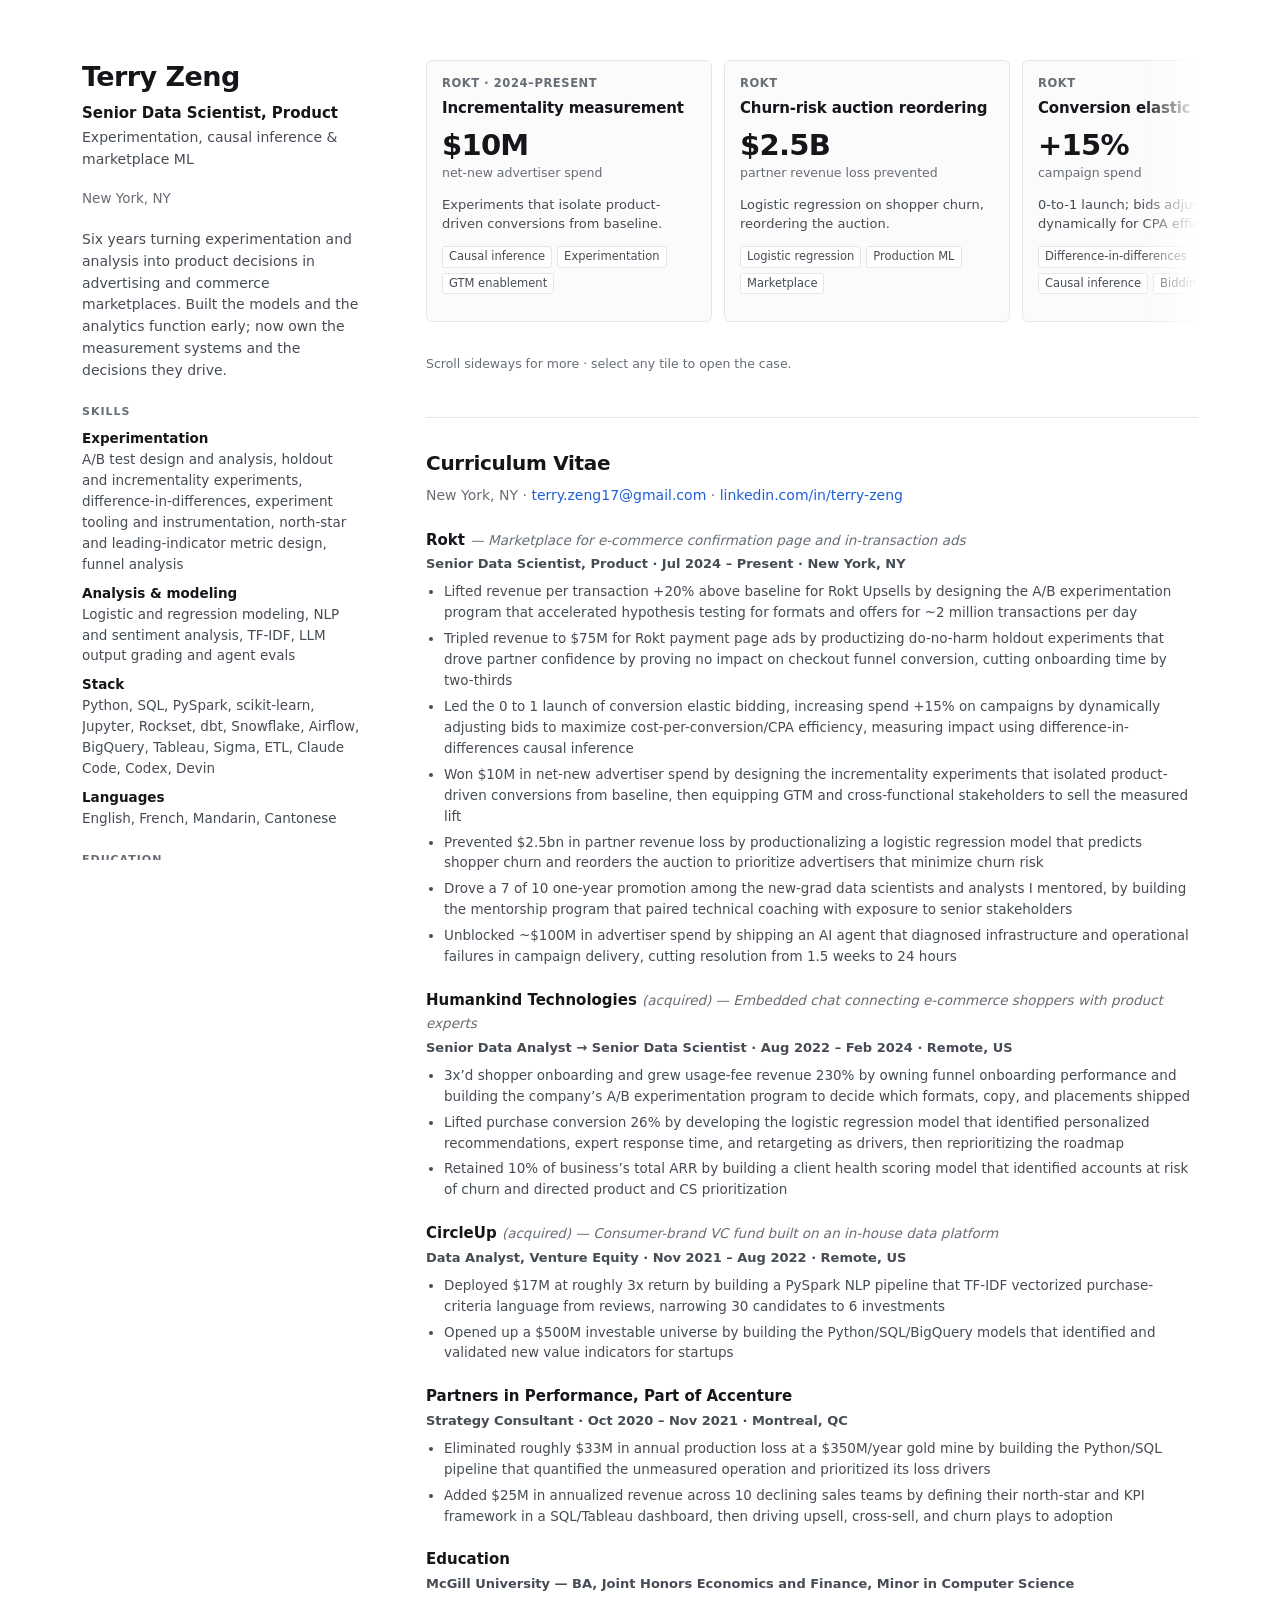
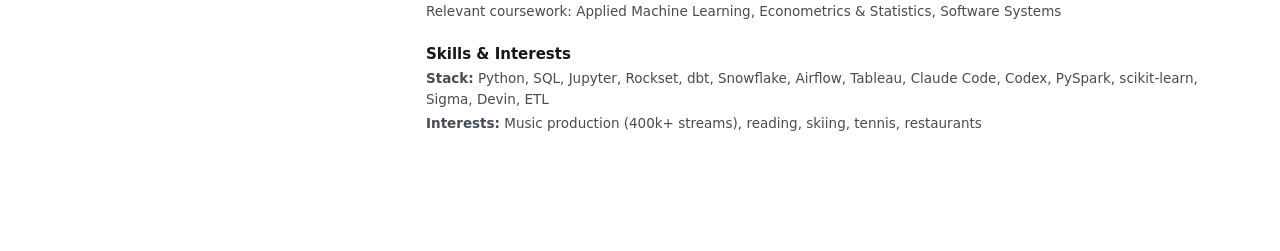
==== index.html @ 496cf4e5 "CircleUp title is Data Analyst, Venture Equity Co-Authored-By: Claude Opus 5 <noreply@anthropic.com>" ====
<!doctype html>
<html lang="en">
<head>
<meta charset="utf-8">
<meta name="viewport" content="width=device-width, initial-scale=1">
<title>Terry Zeng — Senior Data Scientist, Product</title>
<meta name="description" content="Terry Zeng — Senior Data Scientist, Product. Experimentation, causal inference and marketplace ML. Selected work from Rokt, Humankind, CircleUp and Partners in Performance.">
<meta property="og:title" content="Terry Zeng — Senior Data Scientist, Product">
<meta property="og:description" content="Experimentation, causal inference and marketplace ML. Selected work.">
<meta property="og:type" content="profile">
<link rel="stylesheet" href="style.css">
</head>
<body>
<div class="wrap">

<header class="rail">
  <h1 class="name">Terry Zeng</h1>
  <p class="role">Senior Data Scientist, Product</p>
  <p class="discipline">Experimentation, causal inference &amp; marketplace ML</p>
  <p class="where">New York, NY</p>

  <p class="bio">Six years turning experimentation and analysis into product decisions in advertising and commerce marketplaces. Built the models and the analytics function early; now own the measurement systems and the decisions they drive.</p>

  <h2>Skills</h2>
  <dl>
    <dt>Experimentation</dt>
    <dd>A/B test design and analysis, holdout and incrementality experiments, difference-in-differences, experiment tooling and instrumentation, north-star and leading-indicator metric design, funnel analysis</dd>
    <dt>Analysis &amp; modeling</dt>
    <dd>Logistic and regression modeling, NLP and sentiment analysis, TF-IDF, LLM output grading and agent evals</dd>
    <dt>Stack</dt>
    <dd>Python, SQL, PySpark, scikit-learn, Jupyter, Rockset, dbt, Snowflake, Airflow, BigQuery, Tableau, Sigma, ETL, Claude Code, Codex, Devin</dd>
    <dt>Languages</dt>
    <dd>English, French, Mandarin, Cantonese</dd>
  </dl>

  <h2>Education</h2>
  <dl>
    <dd><strong>McGill University</strong> — BA, Joint Honors Economics and Finance, Minor in Computer Science</dd>
    <dd style="margin-top:4px;color:var(--muted);font-size:13px;">Applied Machine Learning · Econometrics &amp; Statistics · Software Systems</dd>
  </dl>

  <h2>Elsewhere</h2>
  <ul class="links">
    <li><a href="mailto:terry.zeng17@gmail.com">terry.zeng17@gmail.com</a></li>
    <li><a href="https://www.linkedin.com/in/terry-zeng">LinkedIn</a></li>
    <li><a href="https://github.com/terry-zeng1134">GitHub</a></li>
    <li><a href="#cv">Curriculum Vitae</a></li>
  </ul>

  <p class="interests">Music production (400k+ streams) · skiing · tennis</p>
</header>

<main>
  <div class="stripwrap">
  <div class="grid" id="grid" role="region" aria-label="Selected work, horizontally scrollable" tabindex="0">

    <a class="tile" href="work/incrementality/">
      <span class="kicker">Rokt · 2024–present</span>
      <span class="t-title">Incrementality measurement</span>
      <span class="metric"><b>$10M</b><span>net-new advertiser spend</span></span>
      <span class="method">Experiments that isolate product-driven conversions from baseline.</span>
      <ul class="tags"><li>Causal inference</li><li>Experimentation</li><li>GTM enablement</li></ul>
    </a>

    <a class="tile" href="work/churn-auction-reordering/">
      <span class="kicker">Rokt</span>
      <span class="t-title">Churn-risk auction reordering</span>
      <span class="metric"><b>$2.5B</b><span>partner revenue loss prevented</span></span>
      <span class="method">Logistic regression on shopper churn, reordering the auction.</span>
      <ul class="tags"><li>Logistic regression</li><li>Production ML</li><li>Marketplace</li></ul>
    </a>

    <a class="tile" href="work/elastic-bidding/">
      <span class="kicker">Rokt</span>
      <span class="t-title">Conversion elastic bidding</span>
      <span class="metric"><b>+15%</b><span>campaign spend</span></span>
      <span class="method">0-to-1 launch; bids adjusted dynamically for CPA efficiency.</span>
      <ul class="tags"><li>Difference-in-differences</li><li>Causal inference</li><li>Bidding</li></ul>
    </a>

    <a class="tile" href="work/campaign-agent/">
      <span class="kicker">Rokt</span>
      <span class="t-title">Campaign-diagnosis AI agent</span>
      <span class="metric"><b>~$100M</b><span>advertiser spend unblocked</span></span>
      <span class="method">Agent diagnosing infrastructure and delivery failures; 1.5 weeks to 24 hours.</span>
      <ul class="tags"><li>AI agents</li><li>LLM evals</li><li>Diagnostics</li></ul>
    </a>

    <a class="tile" href="work/experimentation-program/">
      <span class="kicker">Humankind · 2022–2024</span>
      <span class="t-title">The company’s first experimentation program</span>
      <span class="metric"><b>+230%</b><span>usage-fee revenue</span></span>
      <span class="method">Owned funnel onboarding performance; built the A/B program that decided what shipped.</span>
      <ul class="tags"><li>Experimentation</li><li>Funnel analysis</li></ul>
    </a>

    <a class="tile" href="work/nlp-diligence/">
      <span class="kicker">CircleUp · 2021–2022</span>
      <span class="t-title">NLP diligence pipeline</span>
      <span class="metric"><b>$17M</b><span>deployed at ~3x return</span></span>
      <span class="method">PySpark pipeline, TF-IDF over purchase-criteria language in reviews.</span>
      <ul class="tags"><li>NLP</li><li>PySpark</li><li>TF-IDF</li></ul>
    </a>

  </div>
  </div>
  <p class="hint">Scroll sideways for more · select any tile to open the case.</p>

  <section class="resume" id="cv">
    <h2 class="work-head">Curriculum Vitae</h2>
    <p class="work-sub">New York, NY · <a href="mailto:terry.zeng17@gmail.com">terry.zeng17@gmail.com</a> · <a href="https://www.linkedin.com/in/terry-zeng">linkedin.com/in/terry-zeng</a></p>

    <div class="cv">
      <div class="cv-role">
        <h3>Rokt <span>— Marketplace for e-commerce confirmation page and in-transaction ads</span></h3>
        <p class="cv-meta">Senior Data Scientist, Product · Jul 2024 – Present · New York, NY</p>
        <ul>
          <li>Lifted revenue per transaction +20% above baseline for Rokt Upsells by designing the A/B experimentation program that accelerated hypothesis testing for formats and offers for ~2 million transactions per day</li>
          <li>Tripled revenue to $75M for Rokt payment page ads by productizing do-no-harm holdout experiments that drove partner confidence by proving no impact on checkout funnel conversion, cutting onboarding time by two-thirds</li>
          <li>Led the 0 to 1 launch of conversion elastic bidding, increasing spend +15% on campaigns by dynamically adjusting bids to maximize cost-per-conversion/CPA efficiency, measuring impact using difference-in-differences causal inference</li>
          <li>Won $10M in net-new advertiser spend by designing the incrementality experiments that isolated product-driven conversions from baseline, then equipping GTM and cross-functional stakeholders to sell the measured lift</li>
          <li>Prevented $2.5bn in partner revenue loss by productionalizing a logistic regression model that predicts shopper churn and reorders the auction to prioritize advertisers that minimize churn risk</li>
          <li>Drove a 7 of 10 one-year promotion among the new-grad data scientists and analysts I mentored, by building the mentorship program that paired technical coaching with exposure to senior stakeholders</li>
          <li>Unblocked ~$100M in advertiser spend by shipping an AI agent that diagnosed infrastructure and operational failures in campaign delivery, cutting resolution from 1.5 weeks to 24 hours</li>
        </ul>
      </div>

      <div class="cv-role">
        <h3>Humankind Technologies <span>(acquired) — Embedded chat connecting e-commerce shoppers with product experts</span></h3>
        <p class="cv-meta">Senior Data Analyst → Senior Data Scientist · Aug 2022 – Feb 2024 · Remote, US</p>
        <ul>
          <li>3x&#8217;d shopper onboarding and grew usage-fee revenue 230% by owning funnel onboarding performance and building the company&#8217;s A/B experimentation program to decide which formats, copy, and placements shipped</li>
          <li>Lifted purchase conversion 26% by developing the logistic regression model that identified personalized recommendations, expert response time, and retargeting as drivers, then reprioritizing the roadmap</li>
          <li>Retained 10% of business&#8217;s total ARR by building a client health scoring model that identified accounts at risk of churn and directed product and CS prioritization</li>
        </ul>
      </div>

      <div class="cv-role">
        <h3>CircleUp <span>(acquired) — Consumer-brand VC fund built on an in-house data platform</span></h3>
        <p class="cv-meta">Data Analyst, Venture Equity · Nov 2021 – Aug 2022 · Remote, US</p>
        <ul>
          <li>Deployed $17M at roughly 3x return by building a PySpark NLP pipeline that TF-IDF vectorized purchase-criteria language from reviews, narrowing 30 candidates to 6 investments</li>
          <li>Opened up a $500M investable universe by building the Python/SQL/BigQuery models that identified and validated new value indicators for startups</li>
        </ul>
      </div>

      <div class="cv-role">
        <h3>Partners in Performance, Part of Accenture</h3>
        <p class="cv-meta">Strategy Consultant · Oct 2020 – Nov 2021 · Montreal, QC</p>
        <ul>
          <li>Eliminated roughly $33M in annual production loss at a $350M/year gold mine by building the Python/SQL pipeline that quantified the unmeasured operation and prioritized its loss drivers</li>
          <li>Added $25M in annualized revenue across 10 declining sales teams by defining their north-star and KPI framework in a SQL/Tableau dashboard, then driving upsell, cross-sell, and churn plays to adoption</li>
        </ul>
      </div>

      <div class="cv-role">
        <h3>Education</h3>
        <p class="cv-meta">McGill University — BA, Joint Honors Economics and Finance, Minor in Computer Science</p>
        <p class="cv-plain">Relevant coursework: Applied Machine Learning, Econometrics &amp; Statistics, Software Systems</p>
      </div>

      <div class="cv-role">
        <h3>Skills &amp; Interests</h3>
        <p class="cv-plain"><strong>Stack:</strong> Python, SQL, Jupyter, Rockset, dbt, Snowflake, Airflow, Tableau, Claude Code, Codex, PySpark, scikit-learn, Sigma, Devin, ETL</p>
        <p class="cv-plain"><strong>Interests:</strong> Music production (400k+ streams), reading, skiing, tennis, restaurants</p>
      </div>
    </div>
  </section>
</main>

</div>
</body>
</html>
---- style.css ----
:root{
  --bg:#ffffff; --surface:#fbfbfc; --surface-hover:#f4f5f7;
  --ink:#14161a; --ink-2:#464c54; --muted:#676d75;
  --line:#e4e6ea; --line-strong:#cdd1d7;
  --accent:#1f5fd6;
  --radius:6px;
  --sans:system-ui,-apple-system,"Segoe UI",Roboto,Helvetica,Arial,sans-serif;
}
@media (prefers-color-scheme: dark){
  :root{
    --bg:#0f1113; --surface:#16191c; --surface-hover:#1d2125;
    --ink:#eceef1; --ink-2:#b3bac1; --muted:#8b939b;
    --line:#262b30; --line-strong:#394046;
    --accent:#7aa7f5;
  }
}
*{box-sizing:border-box;}
html{-webkit-text-size-adjust:100%;}
body{
  margin:0; background:var(--bg); color:var(--ink);
  font-family:var(--sans); font-size:15px; line-height:1.55;
  -webkit-font-smoothing:antialiased;
}
a{color:var(--accent); text-decoration:none;}
a:hover{text-decoration:underline;}

.wrap{
  max-width:1180px; margin:0 auto; padding:56px 32px 96px;
  display:grid; grid-template-columns:280px minmax(0,1fr); gap:64px; align-items:start;
}

/* ---------- left rail ---------- */
.rail{
  position:sticky; top:56px;
  max-height:calc(100vh - 96px); overflow-y:auto;
  scrollbar-width:thin; overscroll-behavior:contain;
}
.rail::-webkit-scrollbar{width:6px;}
.rail::-webkit-scrollbar-thumb{background:var(--line-strong); border-radius:3px;}
.name{
  font-size:27px; font-weight:700; letter-spacing:-.02em; margin:0 0 4px;
}
.role{font-size:15px; font-weight:600; color:var(--ink); margin:0 0 2px;}
.discipline{font-size:14px; color:var(--ink-2); margin:0 0 18px;}
.bio{font-size:14px; color:var(--ink-2); margin:0 0 18px;}
.rail h2{
  font-size:11px; font-weight:700; letter-spacing:.09em; text-transform:uppercase;
  color:var(--muted); margin:22px 0 8px;
}
.rail dl{margin:0; font-size:13.5px; color:var(--ink-2);}
.rail dt{font-weight:600; color:var(--ink); margin-top:8px;}
.rail dt:first-child{margin-top:0;}
.rail dd{margin:0 0 2px;}
.links{list-style:none; margin:0; padding:0; font-size:14px;}
.links li{margin-bottom:5px;}
.where{font-size:13.5px; color:var(--muted); margin:0 0 20px;}

/* ---------- work grid ---------- */
.work-head{margin:0 0 6px; font-size:20px; font-weight:700; letter-spacing:-.015em;}
.work-sub{margin:0 0 22px; font-size:14px; color:var(--muted);}
.orgkey{
  margin:0 0 22px; padding:14px 16px;
  border:1px solid var(--line); border-radius:var(--radius); background:var(--surface);
  display:grid; grid-template-columns:repeat(auto-fit,minmax(250px,1fr)); gap:9px 24px;
}
.orgkey dt{font-size:13px; font-weight:650; color:var(--ink);}
.orgkey dd{margin:0; font-size:12.5px; color:var(--muted); line-height:1.4;}
.orgkey dd span{opacity:.75; font-style:italic;}

.stripwrap{position:relative; margin-top:4px;}
.stripwrap::after{
  content:""; position:absolute; top:0; right:0; bottom:14px; width:56px;
  pointer-events:none; background:linear-gradient(to right, transparent, var(--bg));
}
.grid{
  display:flex; gap:12px; overflow-x:auto; padding-bottom:14px;
  scroll-snap-type:x proximity; overscroll-behavior-x:contain;
  scrollbar-width:thin; scrollbar-color:var(--line-strong) transparent;
}
.grid::-webkit-scrollbar{height:8px;}
.grid::-webkit-scrollbar-thumb{background:var(--line-strong); border-radius:4px;}
.grid::-webkit-scrollbar-track{background:transparent;}
.grid .tile{flex:0 0 286px; scroll-snap-align:start;}

.grid:focus-visible{outline:2px solid var(--accent); outline-offset:4px;}
.tile{
  border:1px solid var(--line); border-radius:var(--radius);
  background:var(--surface); overflow:hidden;
  transition:border-color .12s ease, background .12s ease;
  display:flex; flex-direction:column;
  padding:14px 15px 15px;
  text-decoration:none; color:inherit;
}
.tile:hover{border-color:var(--line-strong); background:var(--surface-hover); text-decoration:none;}
.tile:focus-visible{outline:2px solid var(--accent); outline-offset:2px;}
.tile:hover{border-color:var(--line-strong);}

.kicker{
  display:block; font-size:11.5px; font-weight:600; letter-spacing:.05em;
  text-transform:uppercase; color:var(--muted); margin-bottom:6px;
}
.t-title{
  display:block; font-size:15px; font-weight:650; line-height:1.3;
  letter-spacing:-.01em; margin-bottom:12px; color:var(--ink);
}
.metric{display:block; margin-bottom:14px; flex:0 0 auto;}
.metric b{
  display:block; font-size:29px; font-weight:600; letter-spacing:-.025em;
  line-height:1.05; color:var(--ink);
}
.metric span{display:block; font-size:12.5px; color:var(--muted); margin-top:2px;}
.method{
  display:block; font-size:13px; line-height:1.45; color:var(--ink-2);
  margin-bottom:12px; flex:0 0 auto;
}
.tags{list-style:none; margin-top:auto; display:flex; flex-wrap:wrap; gap:5px; margin:0; padding:0;}
.tags li{
  font-size:11.5px; color:var(--ink-2); border:1px solid var(--line);
  border-radius:3px; padding:1px 6px; background:var(--bg);
}

.hint{margin:18px 0 0; font-size:12.5px; color:var(--muted);}

.also{margin-top:52px; padding-top:30px; border-top:1px solid var(--line);}
.alsolist{margin:0; display:grid; grid-template-columns:repeat(auto-fit,minmax(330px,1fr)); gap:16px 32px;}
.alsolist dt{font-size:14px; font-weight:650; color:var(--ink); margin-bottom:3px;}
.alsolist dt span{font-weight:400; color:var(--muted); font-size:12.5px;}
.alsolist dd{margin:0; font-size:13.5px; color:var(--ink-2); line-height:1.5;}
.alsolist dd b{font-weight:650; color:var(--ink);}

.interests{
  margin:22px 0 0; padding-top:14px; border-top:1px solid var(--line);
  font-size:12.5px; color:var(--muted);
}

.resume{margin-top:44px; padding-top:30px; border-top:1px solid var(--line);}
.cv{margin-top:20px;}
.cv-role{margin-bottom:22px;}
.cv-role h3{margin:0 0 2px; font-size:15px; font-weight:650; color:var(--ink);}
.cv-role h3 span{font-weight:400; font-style:italic; color:var(--muted); font-size:13.5px;}
.cv-meta{margin:0 0 7px; font-size:13px; color:var(--ink-2); font-weight:550;}
.cv-plain{margin:0 0 4px; font-size:13.5px; color:var(--ink-2); line-height:1.5;}
.cv-role ul{margin:0; padding-left:18px;}
.cv-role li{margin-bottom:5px; font-size:13.5px; color:var(--ink-2); line-height:1.55;}

.writing{margin-top:52px; padding-top:30px; border-top:1px solid var(--line);}
.writing .empty{
  margin:0; padding:18px 16px; font-size:13.5px; color:var(--muted);
  border:1px dashed var(--line); border-radius:var(--radius); text-align:center;
}
.post{padding:14px 0; border-bottom:1px solid var(--line);}
.post h3{margin:0 0 4px; font-size:15px; font-weight:650;}
.post p{margin:0; font-size:14px; color:var(--ink-2);}

@media (max-width:860px){
  .wrap{grid-template-columns:1fr; gap:40px; padding:36px 22px 72px;}
  .rail{position:static; max-height:none; overflow:visible;}
  .grid .tile{flex-basis:250px;}

}
@media (max-width:520px){
  .grid .tile{flex-basis:80vw;}

}

@media print{
  .wrap{display:block; max-width:none; padding:0;}
  .rail, .stripwrap, .hint{display:none !important;}
  .resume{margin:0; padding:0; border-top:0;}
  .resume .work-head{font-size:20px;}
  body{font-size:11pt; color:#000; background:#fff;}
  a{color:#000; text-decoration:none;}
}

/* ---------- case pages ---------- */
.casewrap{max-width:760px; margin:0 auto; padding:44px 32px 90px;}
.backlink{
  display:inline-block; margin-bottom:26px; font-size:13.5px; color:var(--muted);
}
.backlink:hover{color:var(--accent);}
.casehead{border-bottom:1px solid var(--line); padding-bottom:22px; margin-bottom:26px;}
.case-kicker{
  display:block; font-size:11.5px; font-weight:600; letter-spacing:.06em;
  text-transform:uppercase; color:var(--muted); margin-bottom:8px;
}
h1.case-title{font-size:29px; font-weight:700; letter-spacing:-.02em; margin:0 0 16px; line-height:1.18;}
.case-metric b{
  display:block; font-size:40px; font-weight:600; letter-spacing:-.03em;
  line-height:1; color:var(--ink);
}
.case-metric span{display:block; font-size:13.5px; color:var(--muted); margin-top:5px;}
.casebody p{margin:0 0 15px; font-size:15.5px; line-height:1.62; color:var(--ink-2);}
.casebody p.ctx{color:var(--muted);}
.casebody .knew{
  margin-top:24px; padding-top:18px; border-top:1px solid var(--line); font-size:15px;
}
.casebody .knew strong{color:var(--ink); font-weight:650;}
.case-tags{
  list-style:none; display:flex; flex-wrap:wrap; gap:6px; margin:26px 0 0; padding:0;
}
.case-tags li{
  font-size:12px; color:var(--ink-2); border:1px solid var(--line);
  border-radius:3px; padding:2px 8px; background:var(--surface);
}
.casefoot{margin-top:40px; padding-top:22px; border-top:1px solid var(--line); font-size:13.5px;}
@media (max-width:600px){ .casewrap{padding:30px 20px 70px;} h1.case-title{font-size:24px;} .case-metric b{font-size:33px;} }
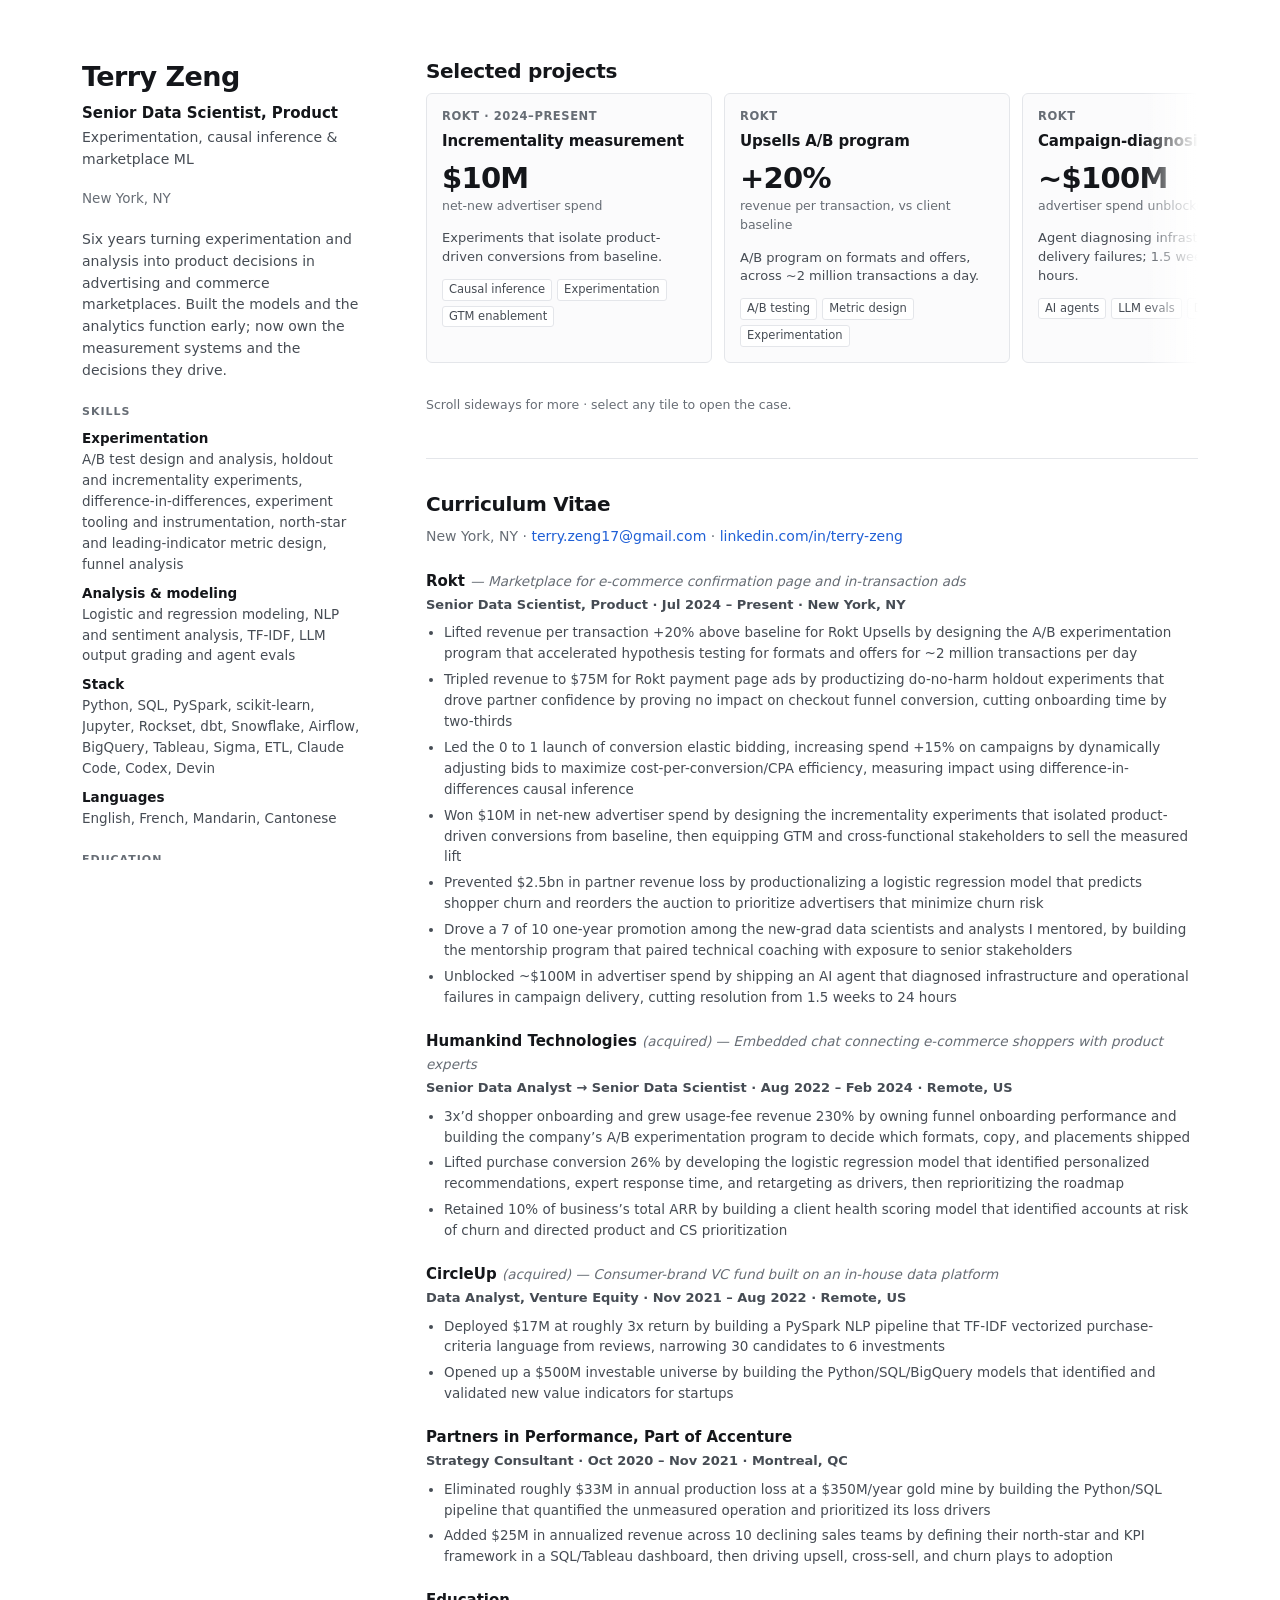
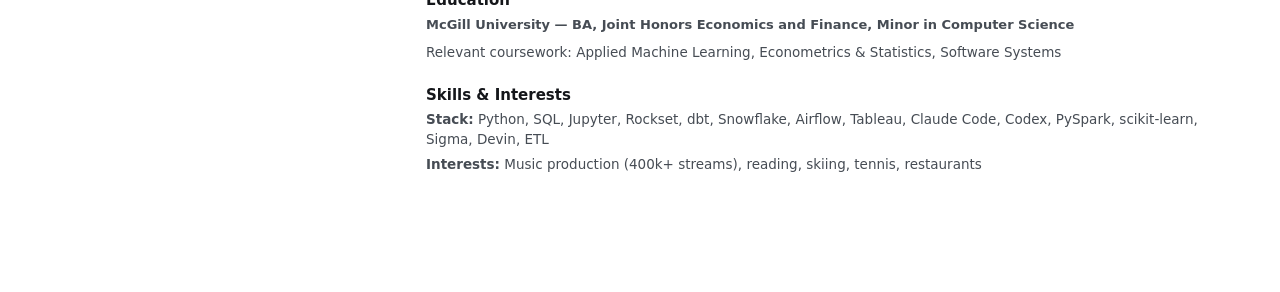
==== commit f3415789: "Eight cases; add Upsells A/B and payment-page ads; Selected projects heading Upsells A/B and payment" ====
--- a/index.html
+++ b/index.html
@@ -51,8 +51,10 @@
 </header>
 
 <main>
+  <h2 class="work-head">Selected projects</h2>
+
   <div class="stripwrap">
-  <div class="grid" id="grid" role="region" aria-label="Selected work, horizontally scrollable" tabindex="0">
+  <div class="grid" id="grid" role="region" aria-label="Selected projects, horizontally scrollable" tabindex="0">
 
     <a class="tile" href="work/incrementality/">
       <span class="kicker">Rokt · 2024–present</span>
@@ -60,6 +62,30 @@
       <span class="metric"><b>$10M</b><span>net-new advertiser spend</span></span>
       <span class="method">Experiments that isolate product-driven conversions from baseline.</span>
       <ul class="tags"><li>Causal inference</li><li>Experimentation</li><li>GTM enablement</li></ul>
+    </a>
+
+    <a class="tile" href="work/upsells-ab/">
+      <span class="kicker">Rokt</span>
+      <span class="t-title">Upsells A/B program</span>
+      <span class="metric"><b>+20%</b><span>revenue per transaction, vs client baseline</span></span>
+      <span class="method">A/B program on formats and offers, across ~2 million transactions a day.</span>
+      <ul class="tags"><li>A/B testing</li><li>Metric design</li><li>Experimentation</li></ul>
+    </a>
+
+    <a class="tile" href="work/campaign-agent/">
+      <span class="kicker">Rokt</span>
+      <span class="t-title">Campaign-diagnosis AI agent</span>
+      <span class="metric"><b>~$100M</b><span>advertiser spend unblocked</span></span>
+      <span class="method">Agent diagnosing infrastructure and delivery failures; 1.5 weeks to 24 hours.</span>
+      <ul class="tags"><li>AI agents</li><li>LLM evals</li><li>Diagnostics</li></ul>
+    </a>
+
+    <a class="tile" href="work/payment-page-ads/">
+      <span class="kicker">Rokt</span>
+      <span class="t-title">Payment-page ads</span>
+      <span class="metric"><b>$75M</b><span>revenue, tripled</span></span>
+      <span class="method">Do-no-harm holdouts proving no checkout-conversion impact; onboarding cut two-thirds.</span>
+      <ul class="tags"><li>Holdout experiments</li><li>Instrumentation</li><li>Partner trust</li></ul>
     </a>
 
     <a class="tile" href="work/churn-auction-reordering/">
@@ -76,14 +102,6 @@
       <span class="metric"><b>+15%</b><span>campaign spend</span></span>
       <span class="method">0-to-1 launch; bids adjusted dynamically for CPA efficiency.</span>
       <ul class="tags"><li>Difference-in-differences</li><li>Causal inference</li><li>Bidding</li></ul>
-    </a>
-
-    <a class="tile" href="work/campaign-agent/">
-      <span class="kicker">Rokt</span>
-      <span class="t-title">Campaign-diagnosis AI agent</span>
-      <span class="metric"><b>~$100M</b><span>advertiser spend unblocked</span></span>
-      <span class="method">Agent diagnosing infrastructure and delivery failures; 1.5 weeks to 24 hours.</span>
-      <ul class="tags"><li>AI agents</li><li>LLM evals</li><li>Diagnostics</li></ul>
     </a>
 
     <a class="tile" href="work/experimentation-program/">
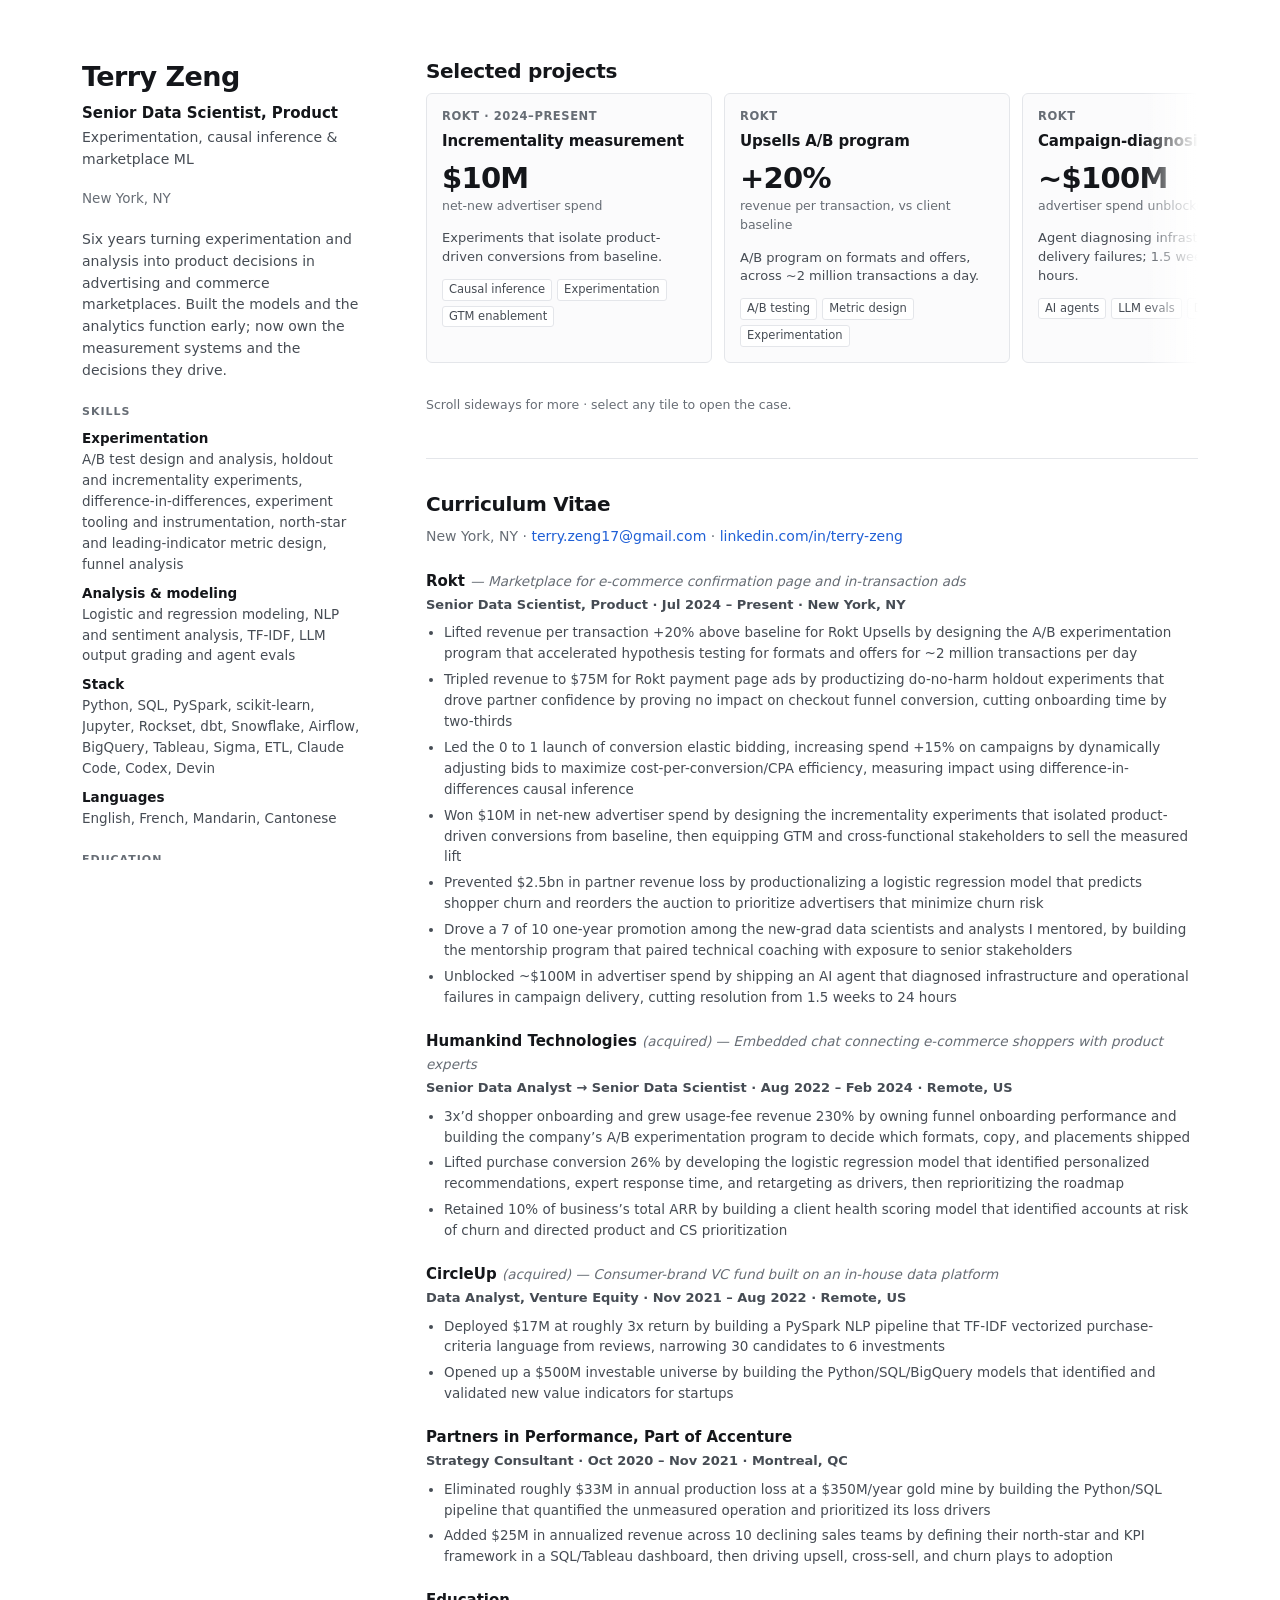
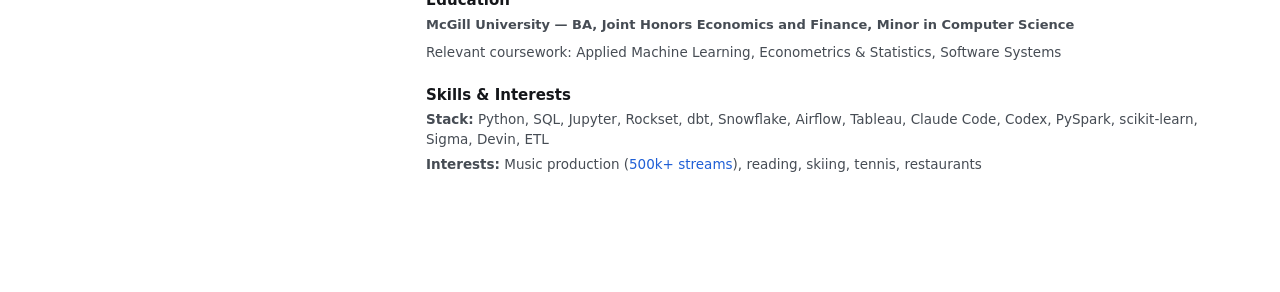
==== commit 0e22be0a: "Add SoundCloud and update stream count to 500k+ Co-Authored-By: Claude Opus 5 <noreply@anthropic.com" ====
--- a/index.html
+++ b/index.html
@@ -44,10 +44,11 @@
     <li><a href="mailto:terry.zeng17@gmail.com">terry.zeng17@gmail.com</a></li>
     <li><a href="https://www.linkedin.com/in/terry-zeng">LinkedIn</a></li>
     <li><a href="https://github.com/terry-zeng1134">GitHub</a></li>
+    <li><a href="https://soundcloud.com/koverii">SoundCloud</a></li>
     <li><a href="#cv">Curriculum Vitae</a></li>
   </ul>
 
-  <p class="interests">Music production (400k+ streams) · skiing · tennis</p>
+  <p class="interests">Music production (500k+ streams) · skiing · tennis</p>
 </header>
 
 <main>
@@ -180,7 +181,7 @@
       <div class="cv-role">
         <h3>Skills &amp; Interests</h3>
         <p class="cv-plain"><strong>Stack:</strong> Python, SQL, Jupyter, Rockset, dbt, Snowflake, Airflow, Tableau, Claude Code, Codex, PySpark, scikit-learn, Sigma, Devin, ETL</p>
-        <p class="cv-plain"><strong>Interests:</strong> Music production (400k+ streams), reading, skiing, tennis, restaurants</p>
+        <p class="cv-plain"><strong>Interests:</strong> Music production (<a href="https://soundcloud.com/koverii">500k+ streams</a>), reading, skiing, tennis, restaurants</p>
       </div>
     </div>
   </section>
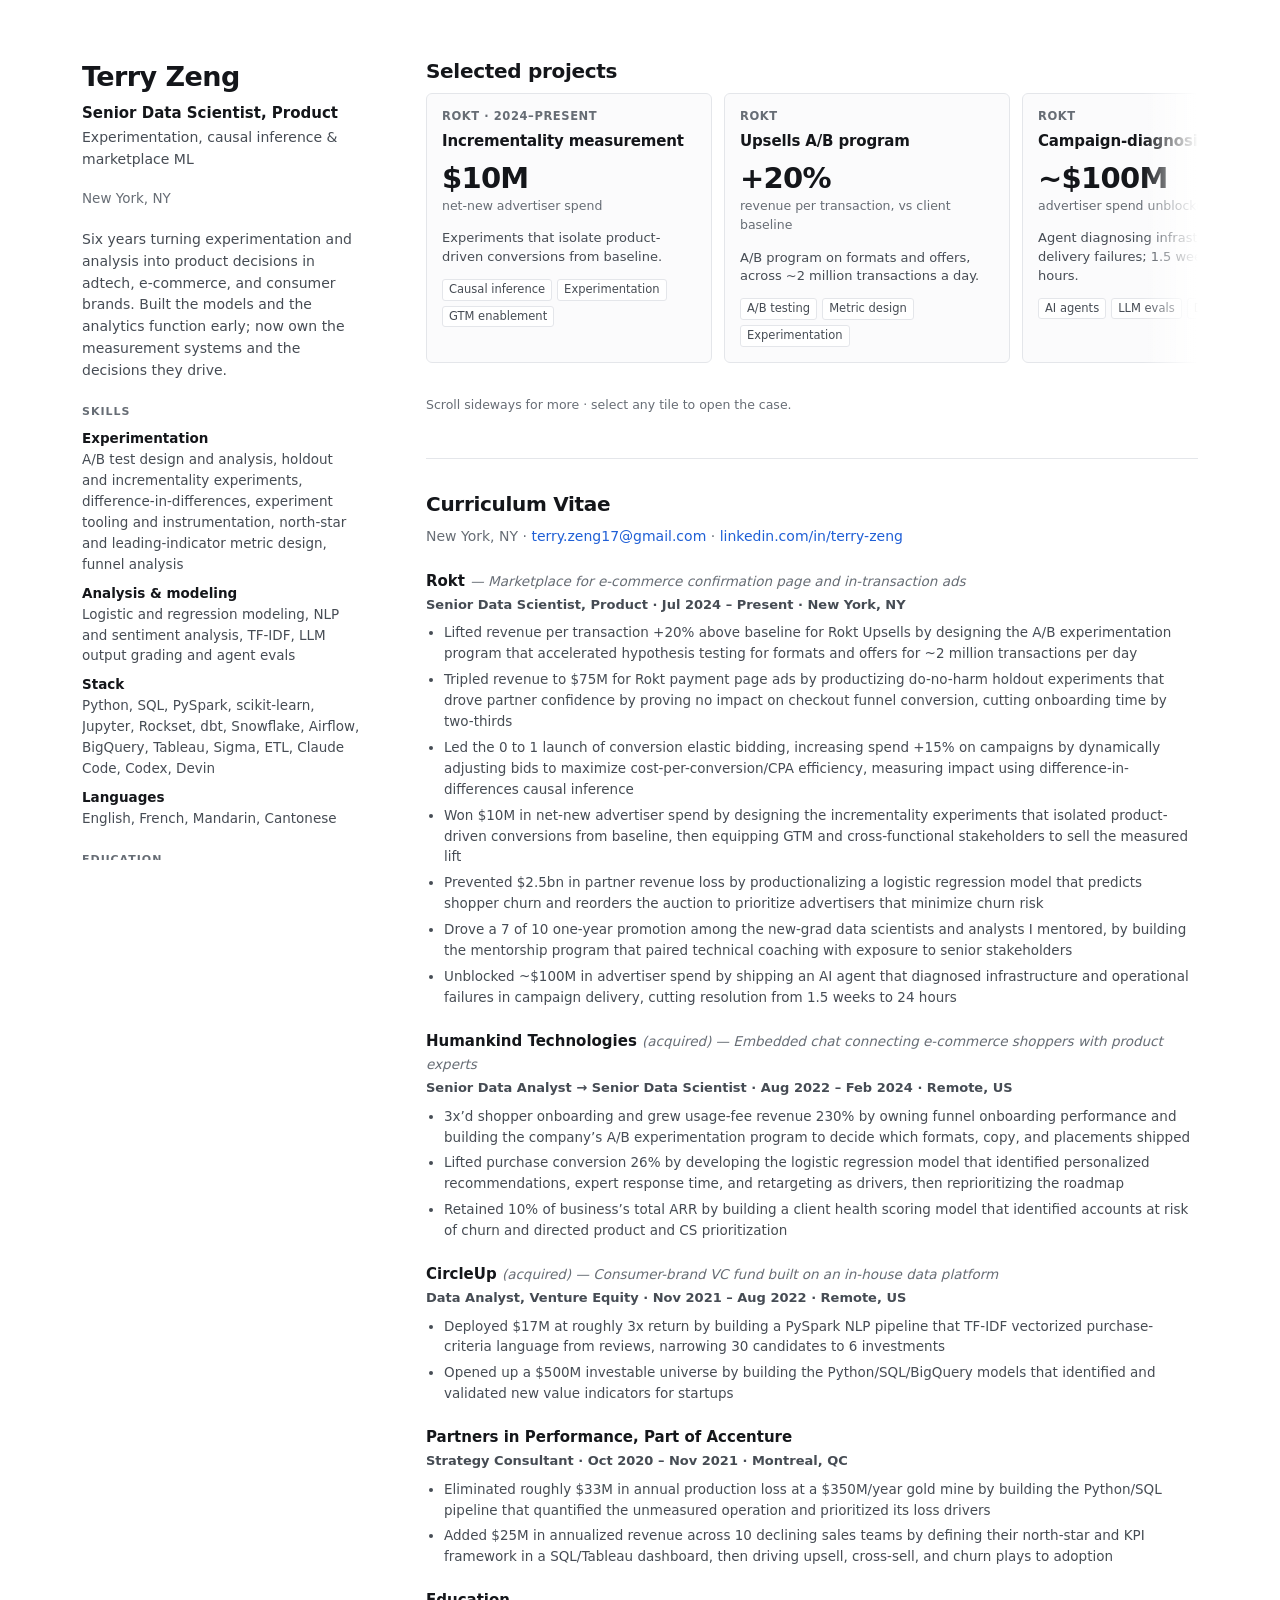
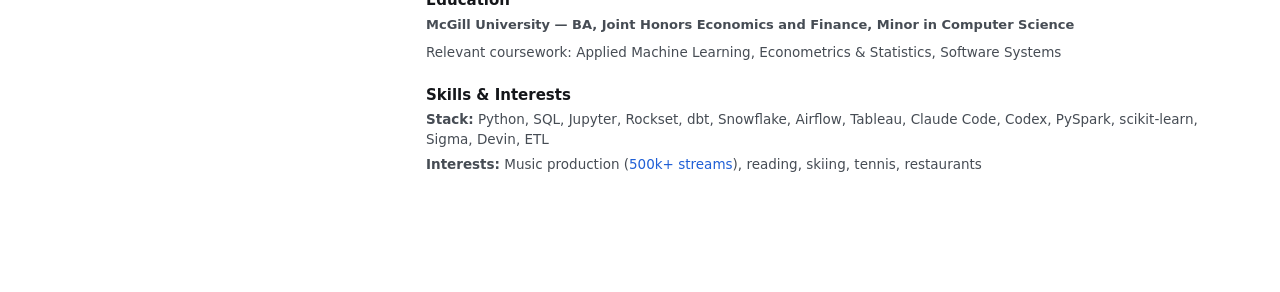
==== commit 70d7d918: "Name the three sectors rather than the abstraction "adtech, e-commerce, and consumer brands" maps on" ====
--- a/index.html
+++ b/index.html
@@ -19,7 +19,7 @@
   <p class="discipline">Experimentation, causal inference &amp; marketplace ML</p>
   <p class="where">New York, NY</p>
 
-  <p class="bio">Six years turning experimentation and analysis into product decisions in advertising and commerce marketplaces. Built the models and the analytics function early; now own the measurement systems and the decisions they drive.</p>
+  <p class="bio">Six years turning experimentation and analysis into product decisions in adtech, e-commerce, and consumer brands. Built the models and the analytics function early; now own the measurement systems and the decisions they drive.</p>
 
   <h2>Skills</h2>
   <dl>
@@ -44,7 +44,7 @@
     <li><a href="mailto:terry.zeng17@gmail.com">terry.zeng17@gmail.com</a></li>
     <li><a href="https://www.linkedin.com/in/terry-zeng">LinkedIn</a></li>
     <li><a href="https://github.com/terry-zeng1134">GitHub</a></li>
-    <li><a href="https://soundcloud.com/koverii">SoundCloud</a></li>
+    <li><a href="https://soundcloud.com/koverii">SoundCloud · 500k+ streams</a></li>
     <li><a href="#cv">Curriculum Vitae</a></li>
   </ul>
 
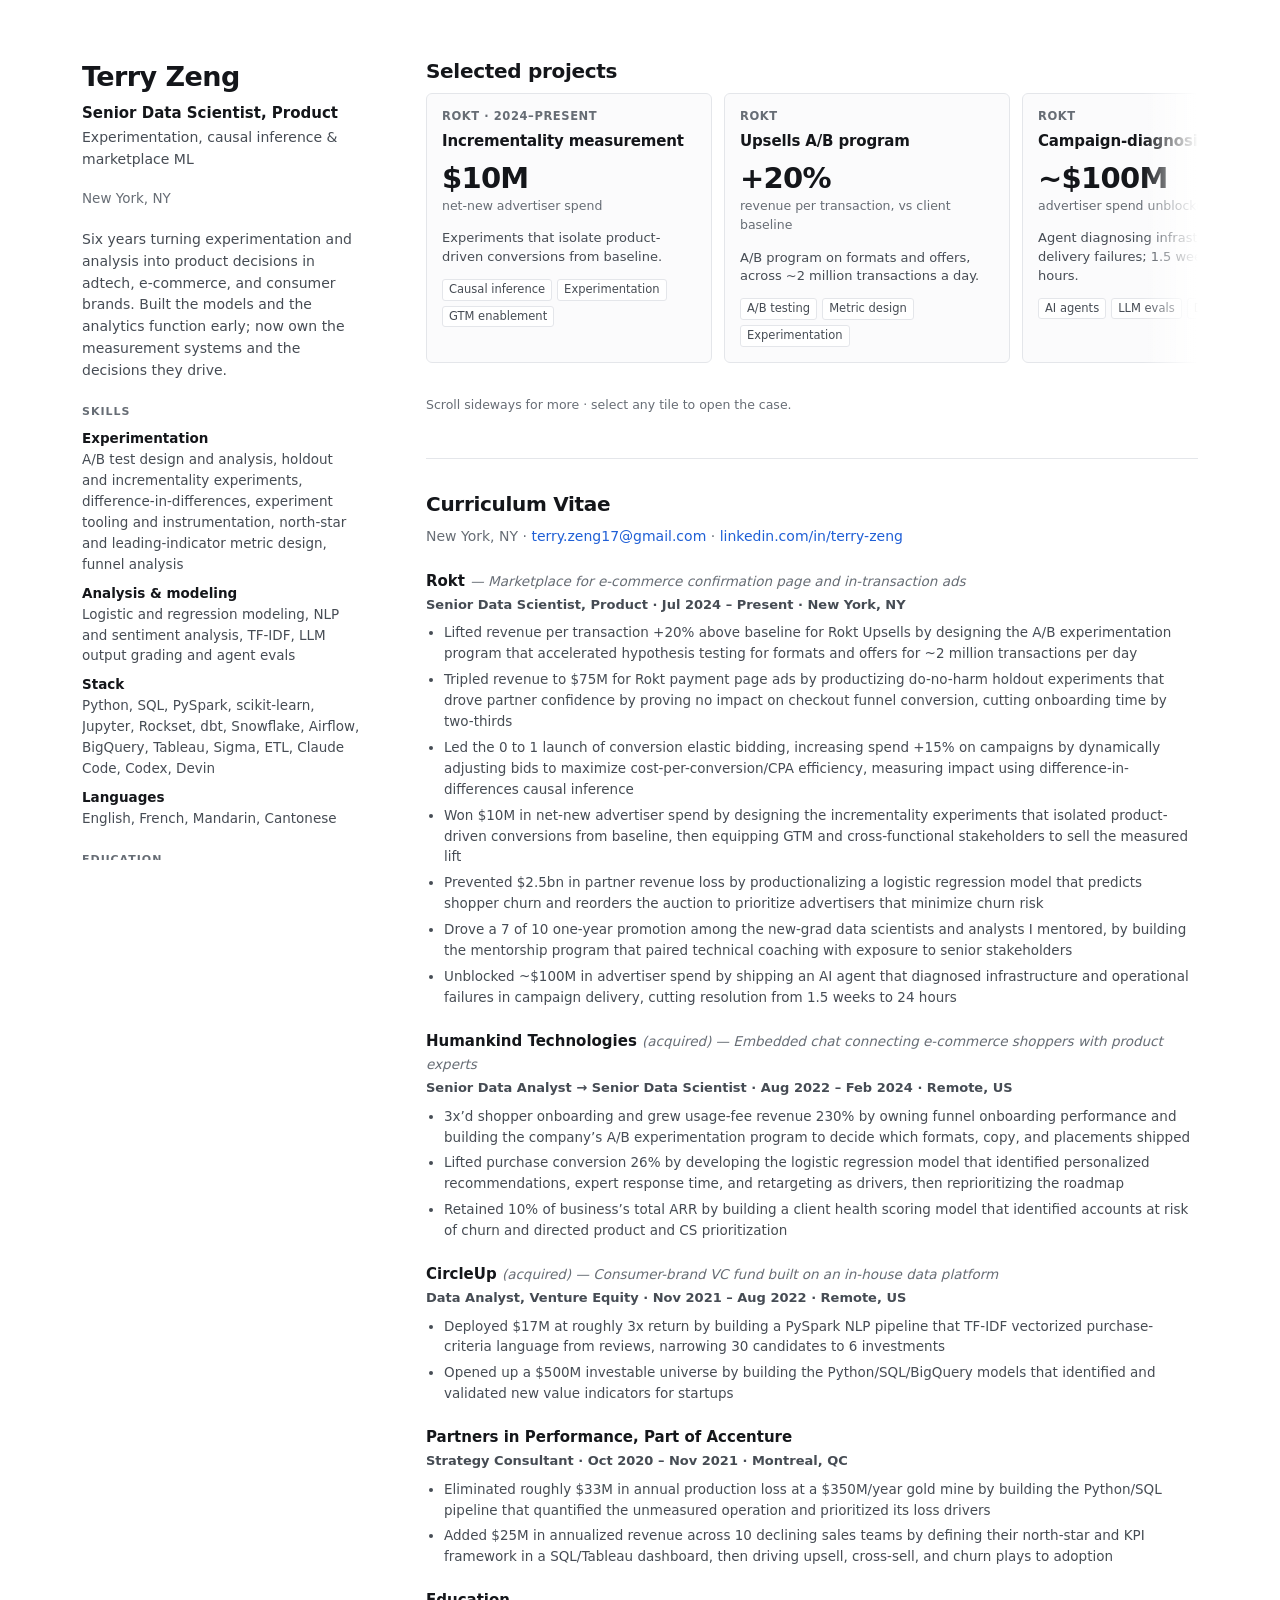
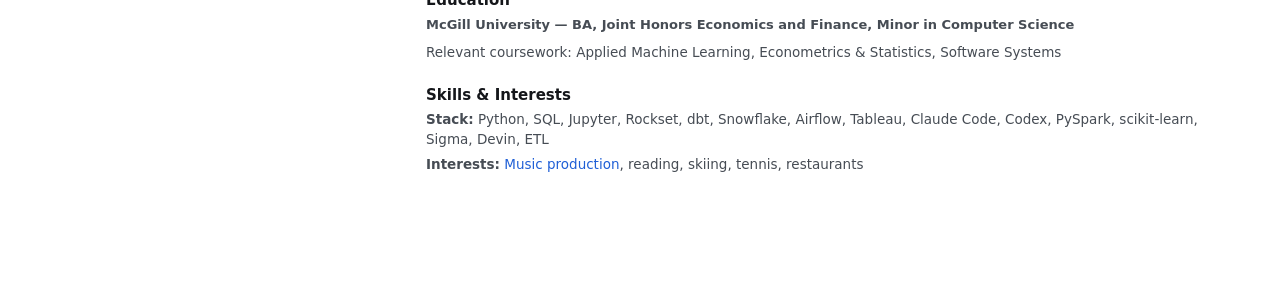
==== commit 4fddbc4d: "Drop the stream count from the CV interests line Music production still links to SoundCloud; the cou" ====
--- a/index.html
+++ b/index.html
@@ -181,7 +181,7 @@
       <div class="cv-role">
         <h3>Skills &amp; Interests</h3>
         <p class="cv-plain"><strong>Stack:</strong> Python, SQL, Jupyter, Rockset, dbt, Snowflake, Airflow, Tableau, Claude Code, Codex, PySpark, scikit-learn, Sigma, Devin, ETL</p>
-        <p class="cv-plain"><strong>Interests:</strong> Music production (<a href="https://soundcloud.com/koverii">500k+ streams</a>), reading, skiing, tennis, restaurants</p>
+        <p class="cv-plain"><strong>Interests:</strong> <a href="https://soundcloud.com/koverii">Music production</a>, reading, skiing, tennis, restaurants</p>
       </div>
     </div>
   </section>
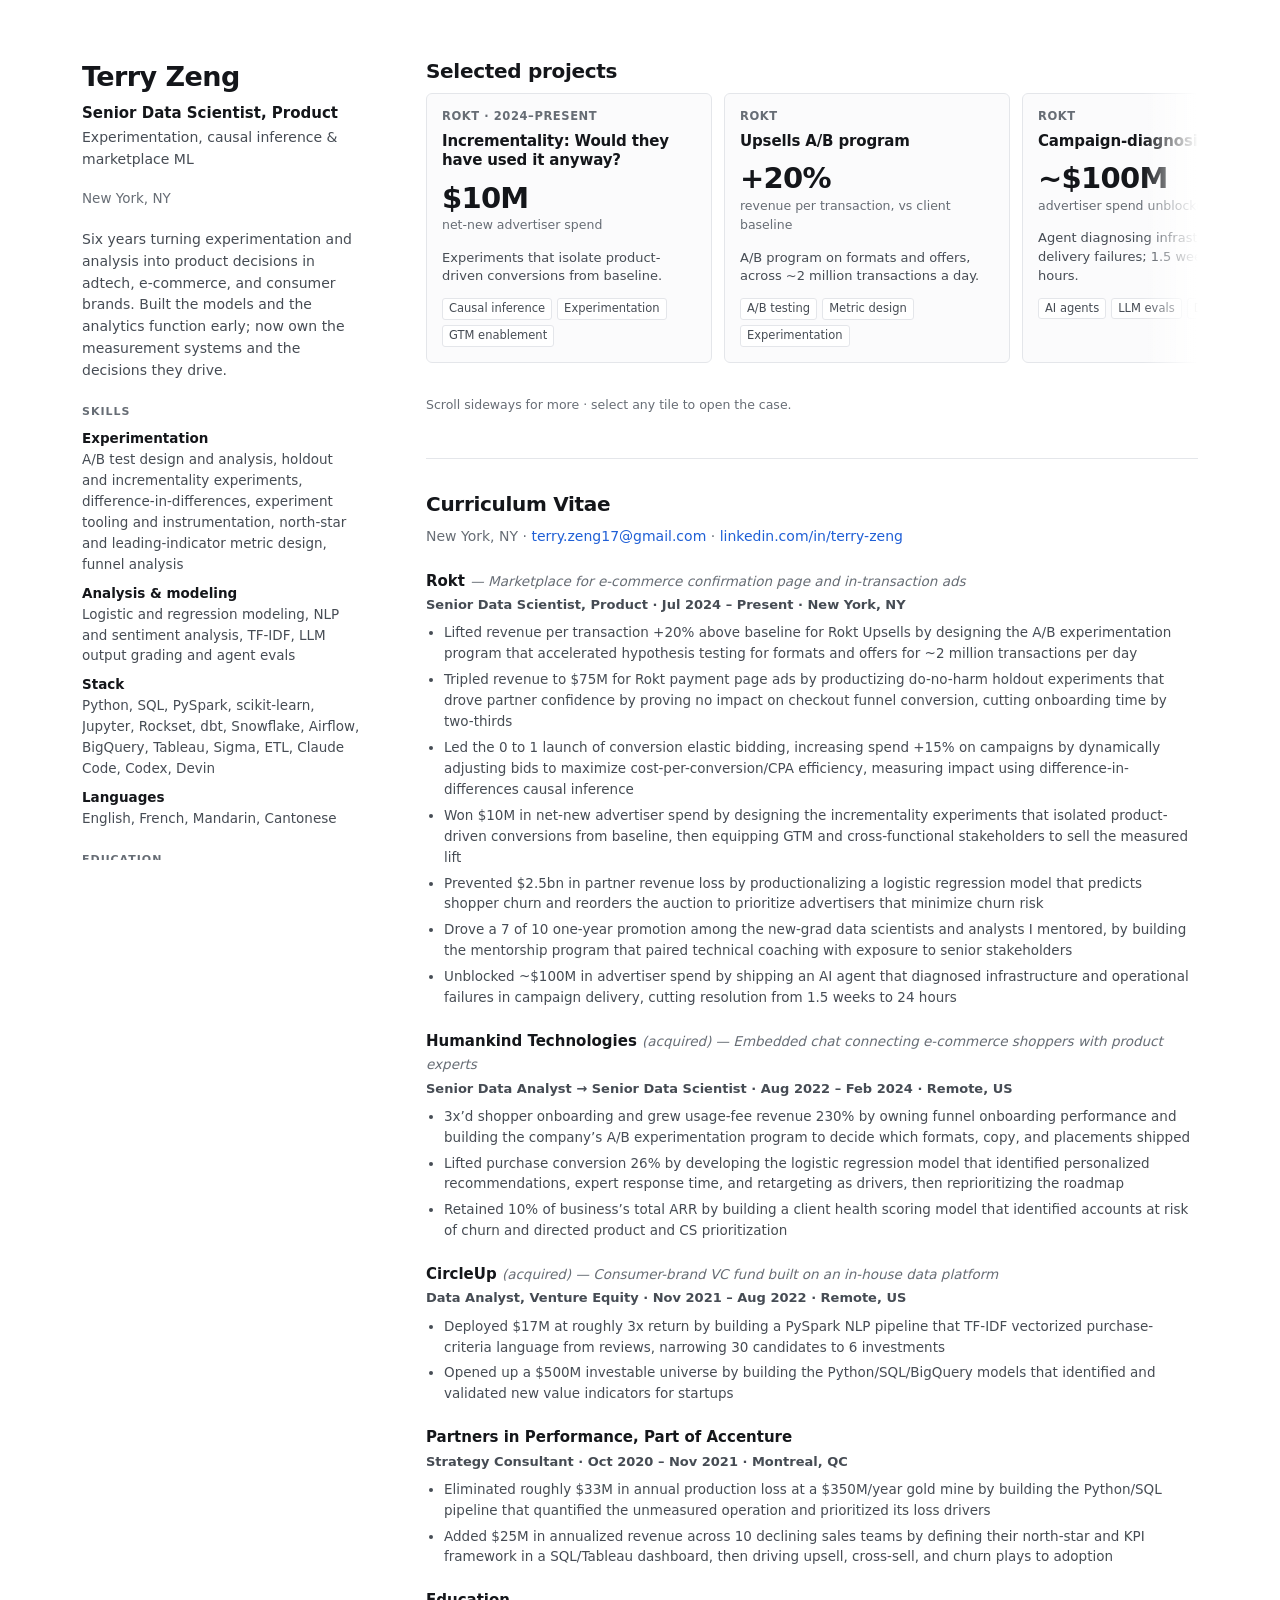
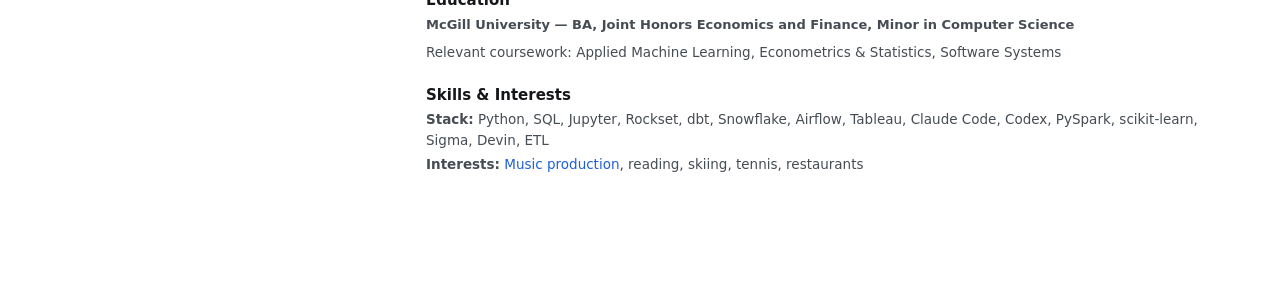
==== commit 9d0c5522: "Rewrite the incrementality case as a long-form study Retitle to "Incrementality: Would they have use" ====
--- a/index.html
+++ b/index.html
@@ -59,7 +59,7 @@
 
     <a class="tile" href="work/incrementality/">
       <span class="kicker">Rokt · 2024–present</span>
-      <span class="t-title">Incrementality measurement</span>
+      <span class="t-title">Incrementality: Would they have used it anyway?</span>
       <span class="metric"><b>$10M</b><span>net-new advertiser spend</span></span>
       <span class="method">Experiments that isolate product-driven conversions from baseline.</span>
       <ul class="tags"><li>Causal inference</li><li>Experimentation</li><li>GTM enablement</li></ul>
--- a/style.css
+++ b/style.css
@@ -94,6 +94,21 @@
 .tile:hover{border-color:var(--line-strong); background:var(--surface-hover); text-decoration:none;}
 .tile:focus-visible{outline:2px solid var(--accent); outline-offset:2px;}
 .tile:hover{border-color:var(--line-strong);}
+
+/* Tile thumbnails — CURRENTLY UNUSED, no tile carries an image.
+   Kept because the offsets are awkward to re-derive: a fixed 16:10 window
+   onto a square source, cropped by absolute offset to the ad unit.
+   To use, put <span class="thumbwrap"><img ...></span> first inside a .tile. */
+.thumbwrap{
+  display:block; position:relative; overflow:hidden;
+  width:calc(100% + 30px); margin:-14px -15px 12px;
+  aspect-ratio:16/10; background:#000;
+  border-bottom:1px solid var(--line);
+}
+.thumbwrap img{
+  position:absolute; display:block; border:0;
+  width:204.8%; height:auto; left:-52.4%; top:-99.2%;
+}
 
 .kicker{
   display:block; font-size:11.5px; font-weight:600; letter-spacing:.05em;
@@ -191,6 +206,56 @@
 .case-metric span{display:block; font-size:13.5px; color:var(--muted); margin-top:5px;}
 .casebody p{margin:0 0 15px; font-size:15.5px; line-height:1.62; color:var(--ink-2);}
 .casebody p.ctx{color:var(--muted);}
+.casefig{float:right; clear:both; width:12px; margin:5px 0 6px 10px;}
+.casefig img{
+  display:block; width:100%; height:auto; border-radius:2px;
+  border:1px solid var(--line); background:#fff;
+}
+.casefig figcaption{
+  margin-top:8px; font-size:12px; line-height:1.5; color:var(--muted);
+}
+.casebody h2{
+  clear:both;
+  font-size:12px; font-weight:650; letter-spacing:.06em; text-transform:uppercase;
+  color:var(--muted); margin:30px 0 10px;
+}
+.casebody ul.points{
+  margin:0 0 15px; padding-left:19px;
+  font-size:15.5px; line-height:1.62; color:var(--ink-2);
+}
+.casebody ul.points li{margin-bottom:9px;}
+.casebody ul.points li strong{color:var(--ink); font-weight:650;}
+.paramwrap{overflow-x:auto; margin:0 0 18px;}
+table.params{
+  border-collapse:collapse; width:100%; min-width:600px;
+  font-size:14px; line-height:1.5;
+}
+table.params thead th{
+  font-size:11px; font-weight:650; letter-spacing:.06em; text-transform:uppercase;
+  color:var(--muted); text-align:left; vertical-align:bottom;
+  padding:0 16px 8px 0; border-bottom:1px solid var(--line-strong);
+}
+table.params tbody th{
+  width:21%; font-weight:600; color:var(--ink); font-size:13.5px;
+}
+table.params tbody th, table.params td{
+  text-align:left; vertical-align:top;
+  padding:10px 16px 10px 0; border-bottom:1px solid var(--line);
+}
+table.params td.val{width:27%; color:var(--ink-2);}
+table.params td.why{color:var(--muted);}
+table.params thead th:last-child,
+table.params tbody th:last-child, table.params td:last-child{padding-right:0;}
+table.params tbody tr:last-child th, table.params tbody tr:last-child td{border-bottom:0;}
+
+.todo{
+  color:#b4560a; font-weight:600; font-size:13px;
+  border:1px dashed currentColor; border-radius:3px; padding:0 5px;
+}
+@media (prefers-color-scheme:dark){ :root:not([data-theme="light"]) .todo{color:#f0a15a;} }
+.casebody .refs{
+  margin-top:26px; font-size:13px; line-height:1.65; color:var(--muted);
+}
 .casebody .knew{
   margin-top:24px; padding-top:18px; border-top:1px solid var(--line); font-size:15px;
 }
@@ -203,4 +268,4 @@
   border-radius:3px; padding:2px 8px; background:var(--surface);
 }
 .casefoot{margin-top:40px; padding-top:22px; border-top:1px solid var(--line); font-size:13.5px;}
-@media (max-width:600px){ .casewrap{padding:30px 20px 70px;} h1.case-title{font-size:24px;} .case-metric b{font-size:33px;} }
+@media (max-width:600px){ .casefig{float:none; width:100%; max-width:300px; margin:18px 0 22px;} .casewrap{padding:30px 20px 70px;} h1.case-title{font-size:24px;} .case-metric b{font-size:33px;} }
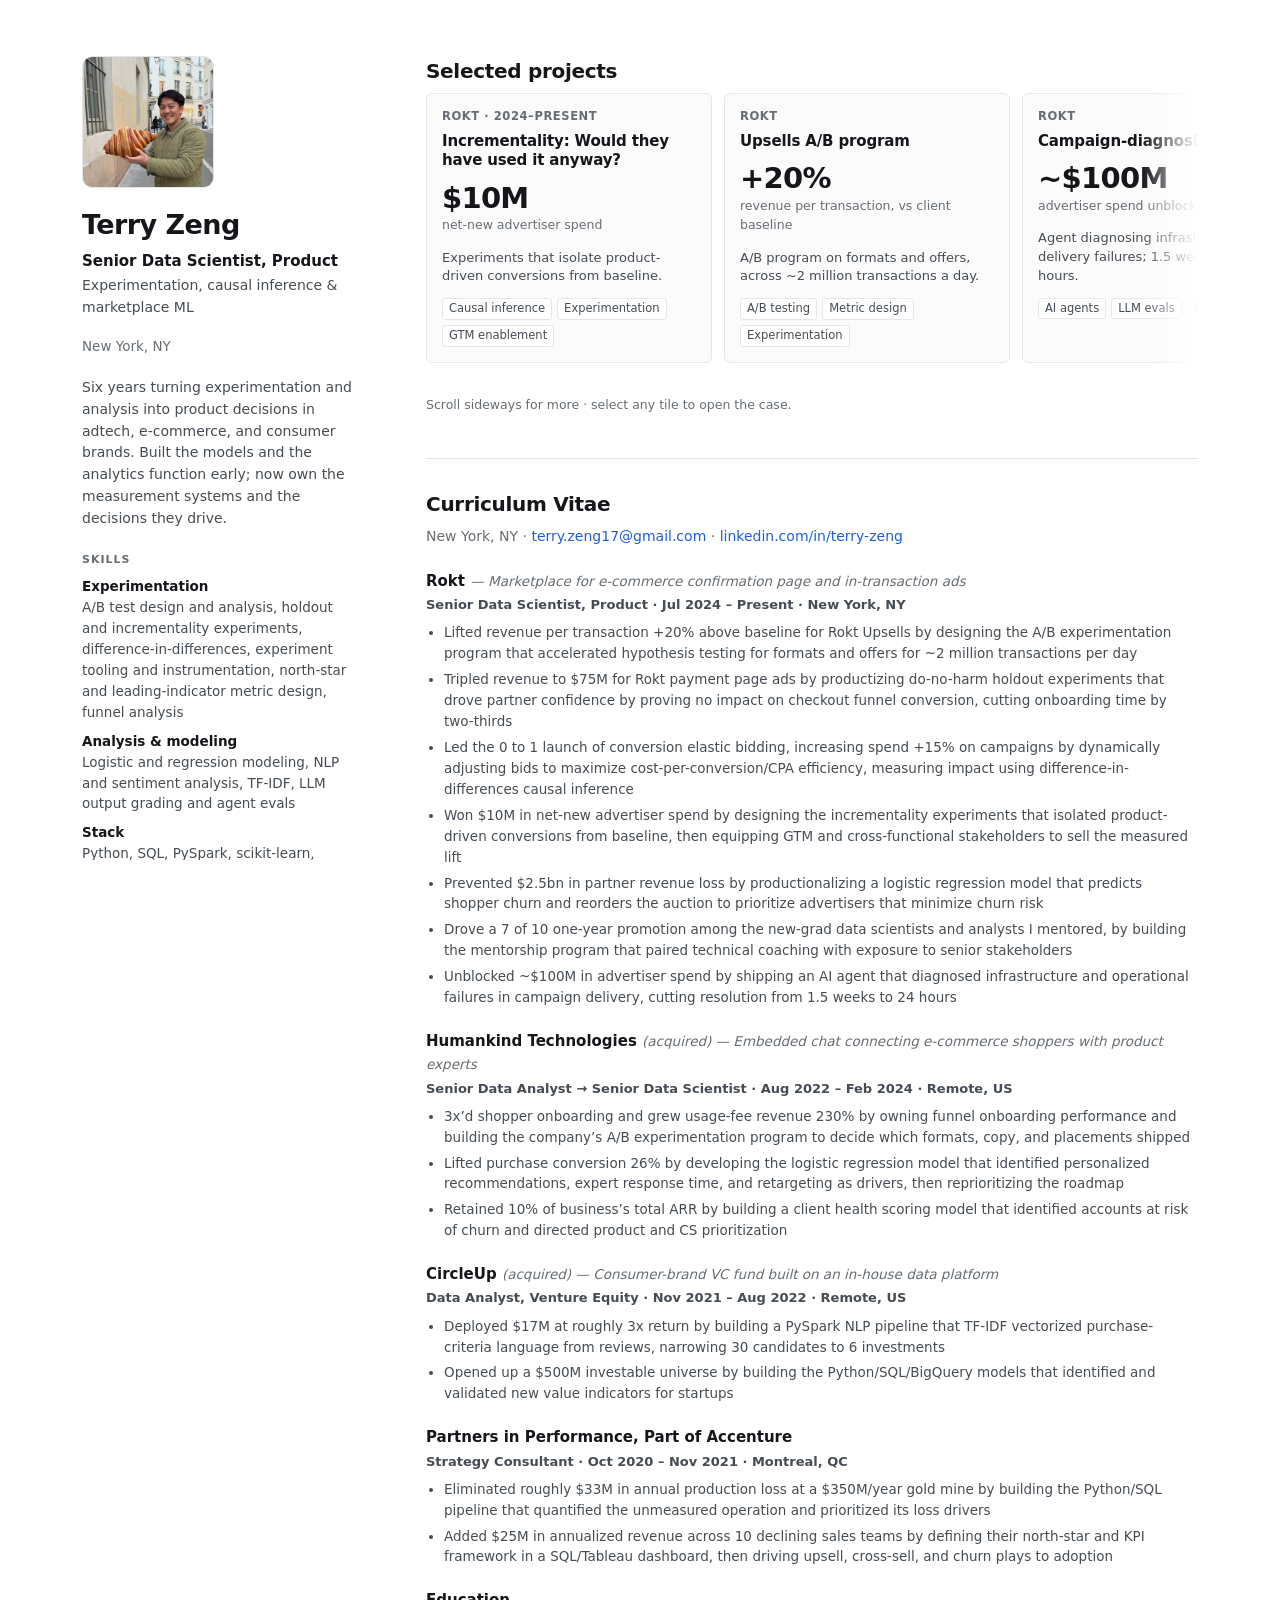
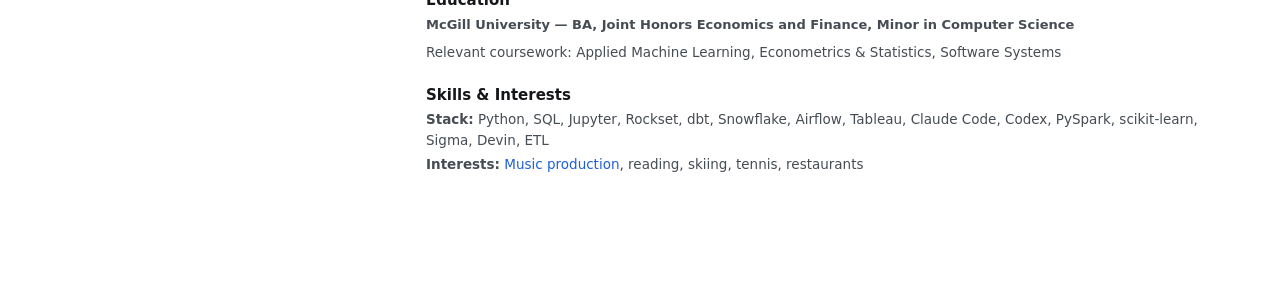
==== commit 511e87a3: "Add a profile photo to the rail Converted from HEIC to a 360x640 JPEG and cropped with object-fit so" ====
--- a/index.html
+++ b/index.html
@@ -14,6 +14,7 @@
 <div class="wrap">
 
 <header class="rail">
+  <img class="avatar" src="img/terry.jpg" alt="Terry Zeng on a Paris street, holding an oversized croissant." width="360" height="640">
   <h1 class="name">Terry Zeng</h1>
   <p class="role">Senior Data Scientist, Product</p>
   <p class="discipline">Experimentation, causal inference &amp; marketplace ML</p>
--- a/style.css
+++ b/style.css
@@ -37,6 +37,12 @@
 }
 .rail::-webkit-scrollbar{width:6px;}
 .rail::-webkit-scrollbar-thumb{background:var(--line-strong); border-radius:3px;}
+.avatar{
+  display:block; width:132px; height:132px;
+  object-fit:cover; object-position:center 37%;
+  border-radius:10px; border:1px solid var(--line);
+  margin:0 0 16px; background:var(--surface);
+}
 .name{
   font-size:27px; font-weight:700; letter-spacing:-.02em; margin:0 0 4px;
 }
@@ -206,10 +212,16 @@
 .case-metric span{display:block; font-size:13.5px; color:var(--muted); margin-top:5px;}
 .casebody p{margin:0 0 15px; font-size:15.5px; line-height:1.62; color:var(--ink-2);}
 .casebody p.ctx{color:var(--muted);}
-.casefig{float:right; clear:both; width:12px; margin:5px 0 6px 10px;}
-.casefig img{
-  display:block; width:100%; height:auto; border-radius:2px;
-  border:1px solid var(--line); background:#fff;
+.casefig{float:right; clear:both; width:152px; margin:4px 0 14px 24px;}
+/* Crop to the phone: the source is a small device on a large black field, so
+   the figure box is a window onto x 262-762, y 118-1024 of the 1024-square. */
+.casefig .shot{
+  display:block; position:relative; overflow:hidden; aspect-ratio:500/906;
+  border-radius:5px; border:1px solid var(--line); background:#000;
+}
+.casefig .shot img{
+  position:absolute; display:block; border:0;
+  width:204.8%; height:auto; left:-52.4%; top:-13%;
 }
 .casefig figcaption{
   margin-top:8px; font-size:12px; line-height:1.5; color:var(--muted);
